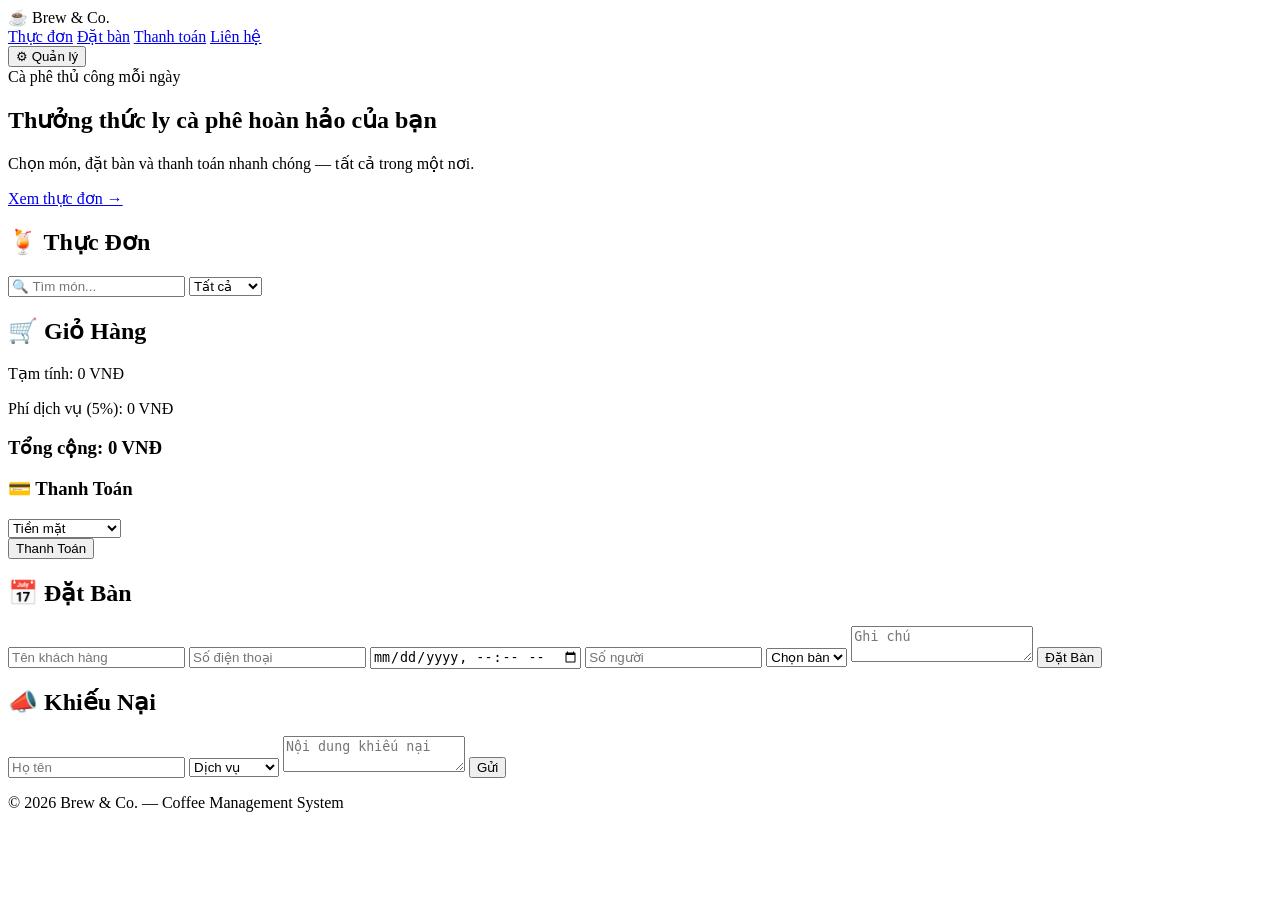
==== index.html @ a6da469b "Up file html Xây dựng móng html tạo web" ====
<!DOCTYPE html>
<html lang="vi">
<head>
    <meta charset="UTF-8">
    <meta name="viewport" content="width=device-width, initial-scale=1.0">
    <title>Brew & Co. — Cà phê & Đồ uống</title>
    <link rel="stylesheet" href="style.css">
</head>
<body>

<!-- NAVBAR -->
<header class="navbar">
    <div class="nav-inner">

        <div class="brand">☕ Brew &amp; Co.</div>

        <nav class="nav-links">
            <a href="#menu-section">Thực đơn</a>
            <a href="#booking-section">Đặt bàn</a>
            <a href="#payment-section">Thanh toán</a>
            <a href="#complaint-section">Liên hệ</a>
        </nav>

        <button id="adminBtn" onclick="window.location.href='admin.html'">
            ⚙ Quản lý
        </button>

    </div>
</header>

<!-- HERO -->
<section class="hero">
    <div class="hero-content">
        <span class="hero-tag">Cà phê thủ công mỗi ngày</span>
        <h1>Thưởng thức ly cà phê hoàn hảo của bạn</h1>
        <p>Chọn món, đặt bàn và thanh toán nhanh chóng — tất cả trong một nơi.</p>
        <a href="#menu-section" class="hero-btn">Xem thực đơn →</a>
    </div>
</section>

<!-- MAIN -->
<main class="container">

    <div class="shop-layout">

        <!-- MENU -->
        <section id="menu-section" class="menu-panel">

            <div class="panel-head">
                <h2>🍹 Thực Đơn</h2>

                <div class="filters">
                    <input type="text" id="search" placeholder="🔍 Tìm món...">

                    <select id="categoryFilter">
                        <option value="all">Tất cả</option>
                        <option value="Cà phê">Cà phê</option>
                        <option value="Trà">Trà</option>
                        <option value="Sinh tố">Sinh tố</option>
                        <option value="Nước ép">Nước ép</option>
                        <option value="Bánh">Bánh</option>
                    </select>
                </div>
            </div>

            <div id="menu"></div>

        </section>

        <!-- GIỎ HÀNG + THANH TOÁN (sticky) -->
        <aside class="cart-panel">

            <h2>🛒 Giỏ Hàng</h2>

            <div id="cart"></div>

            <div class="summary">
                <p>Tạm tính: <span><span id="subtotal">0</span> VNĐ</span></p>
                <p>Phí dịch vụ (5%): <span><span id="serviceFee">0</span> VNĐ</span></p>
                <h3>Tổng cộng: <span><span id="total">0</span> VNĐ</span></h3>
            </div>

            <!-- THANH TOÁN -->
            <div id="payment-section" class="pay-block">

                <h3>💳 Thanh Toán</h3>

                <select id="paymentMethod">
                    <option>Tiền mặt</option>
                    <option>MoMo</option>
                    <option>Chuyển khoản</option>
                    <option>Thẻ ngân hàng</option>
                </select>

                <div id="paymentInfo"></div>

                <button class="pay-btn" onclick="checkout()">Thanh Toán</button>

                <p id="orderResult"></p>

            </div>

        </aside>

    </div>

    <!-- ĐẶT BÀN + KHIẾU NẠI -->
    <div class="info-grid">

        <!-- ĐẶT BÀN -->
        <section id="booking-section" class="info-card">

            <h2>📅 Đặt Bàn</h2>

            <form id="bookingForm">

                <input type="text" id="customerName"
                    placeholder="Tên khách hàng" required>

                <input type="tel" id="customerPhone"
                    placeholder="Số điện thoại" required>

                <input type="datetime-local"
                    id="bookingTime" required>

                <input type="number"
                    id="peopleCount"
                    placeholder="Số người" required>

                <select id="tableSelect" required>
                    <option value="">Chọn bàn</option>
                    <option>1</option>
                    <option>2</option>
                    <option>3</option>
                    <option>4</option>
                    <option>5</option>
                    <option>6</option>
                    <option>7</option>
                    <option>8</option>
                    <option>9</option>
                    <option>10</option>
                    <option>11</option>
                    <option>12</option>
                    <option>13</option>
                </select>

                <textarea id="note"
                    placeholder="Ghi chú"></textarea>

                <button type="submit">Đặt Bàn</button>

            </form>

            <p id="bookingMessage"></p>

        </section>

        <!-- KHIẾU NẠI -->
        <section id="complaint-section" class="info-card">

            <h2>📣 Khiếu Nại</h2>

            <form id="complaintForm">
                <input type="text" placeholder="Họ tên" required>

                <select required>
                    <option>Dịch vụ</option>
                    <option>Đồ uống</option>
                    <option>Thanh toán</option>
                    <option>Nhân viên</option>
                    <option>Đặt bàn</option>
                    <option>Khác</option>
                </select>

                <textarea placeholder="Nội dung khiếu nại"></textarea>

                <button type="submit">Gửi</button>
            </form>

            <p id="complaintMessage"></p>

        </section>

    </div>

</main>

<footer class="site-footer">
    <p>© 2026 Brew &amp; Co. — Coffee Management System</p>
</footer>

<script src="js/data.js"></script>
<script src="script.js"></script>

</body>
</html>
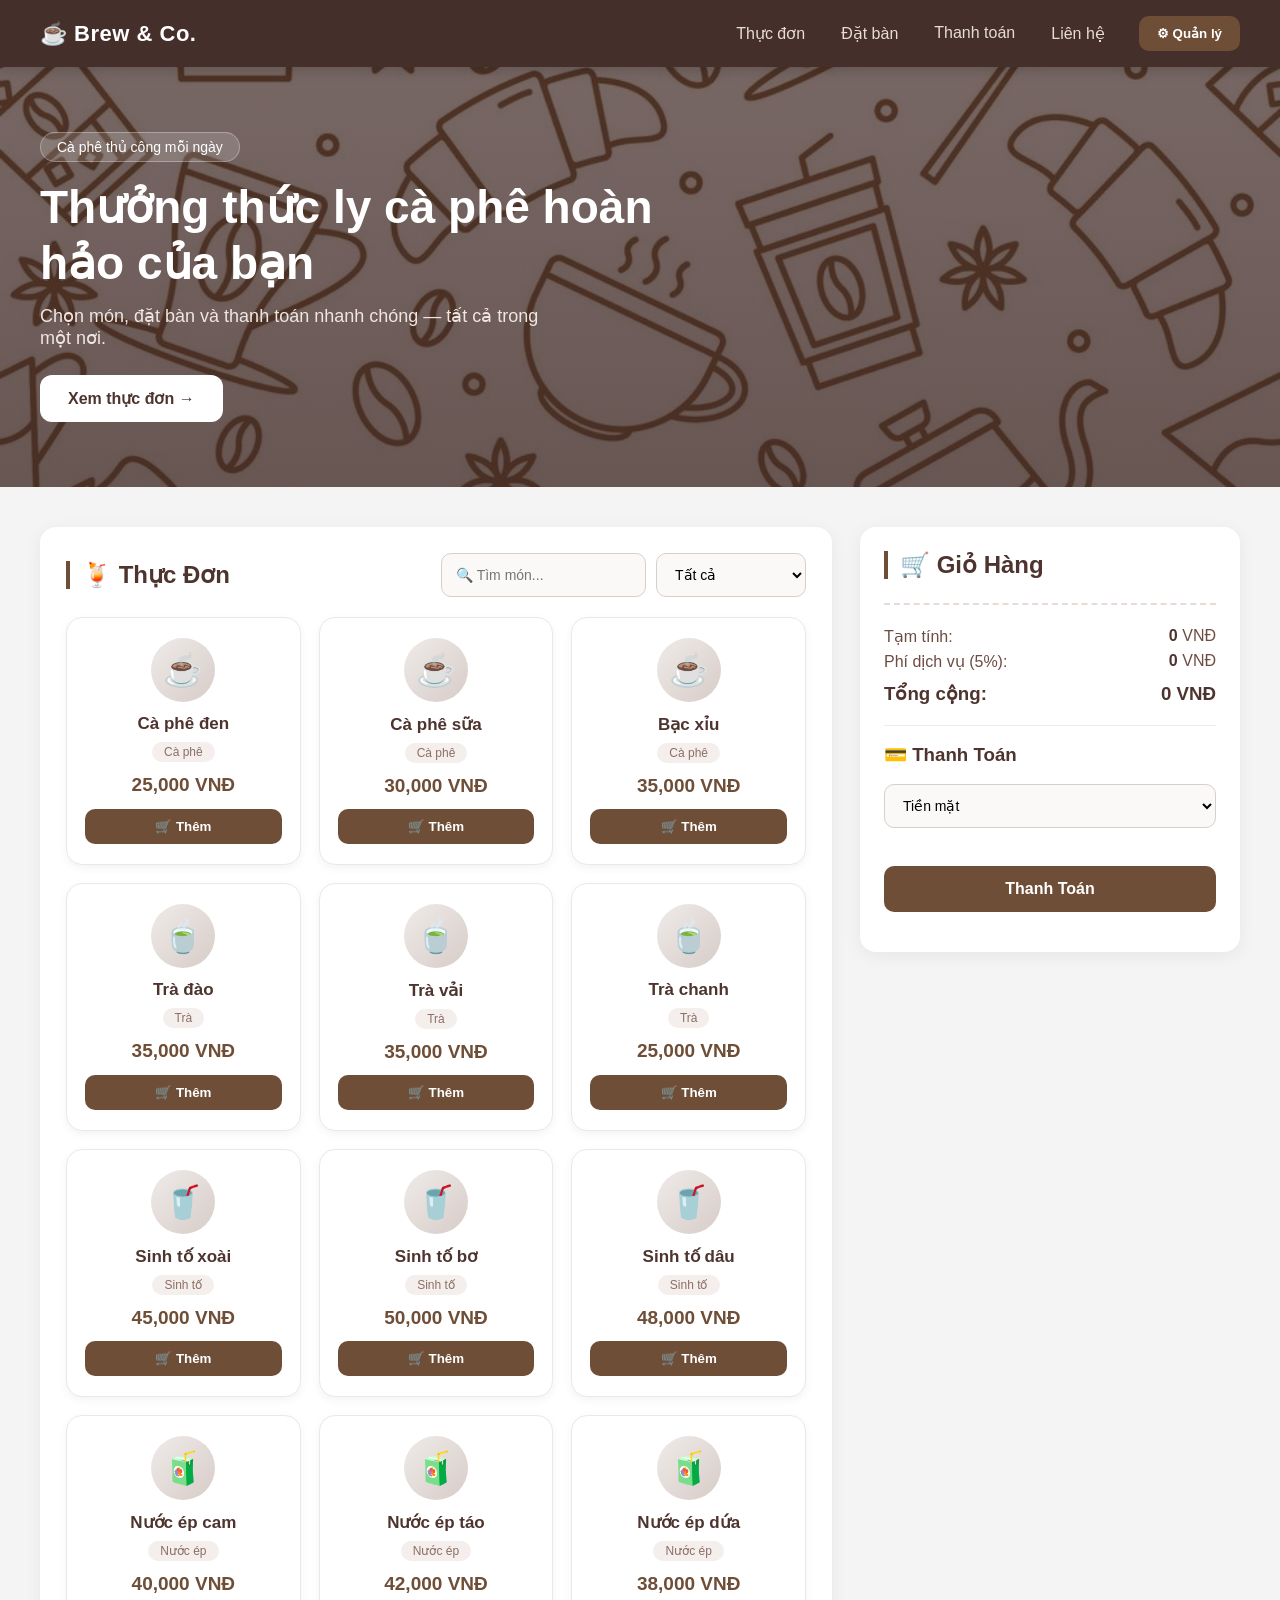
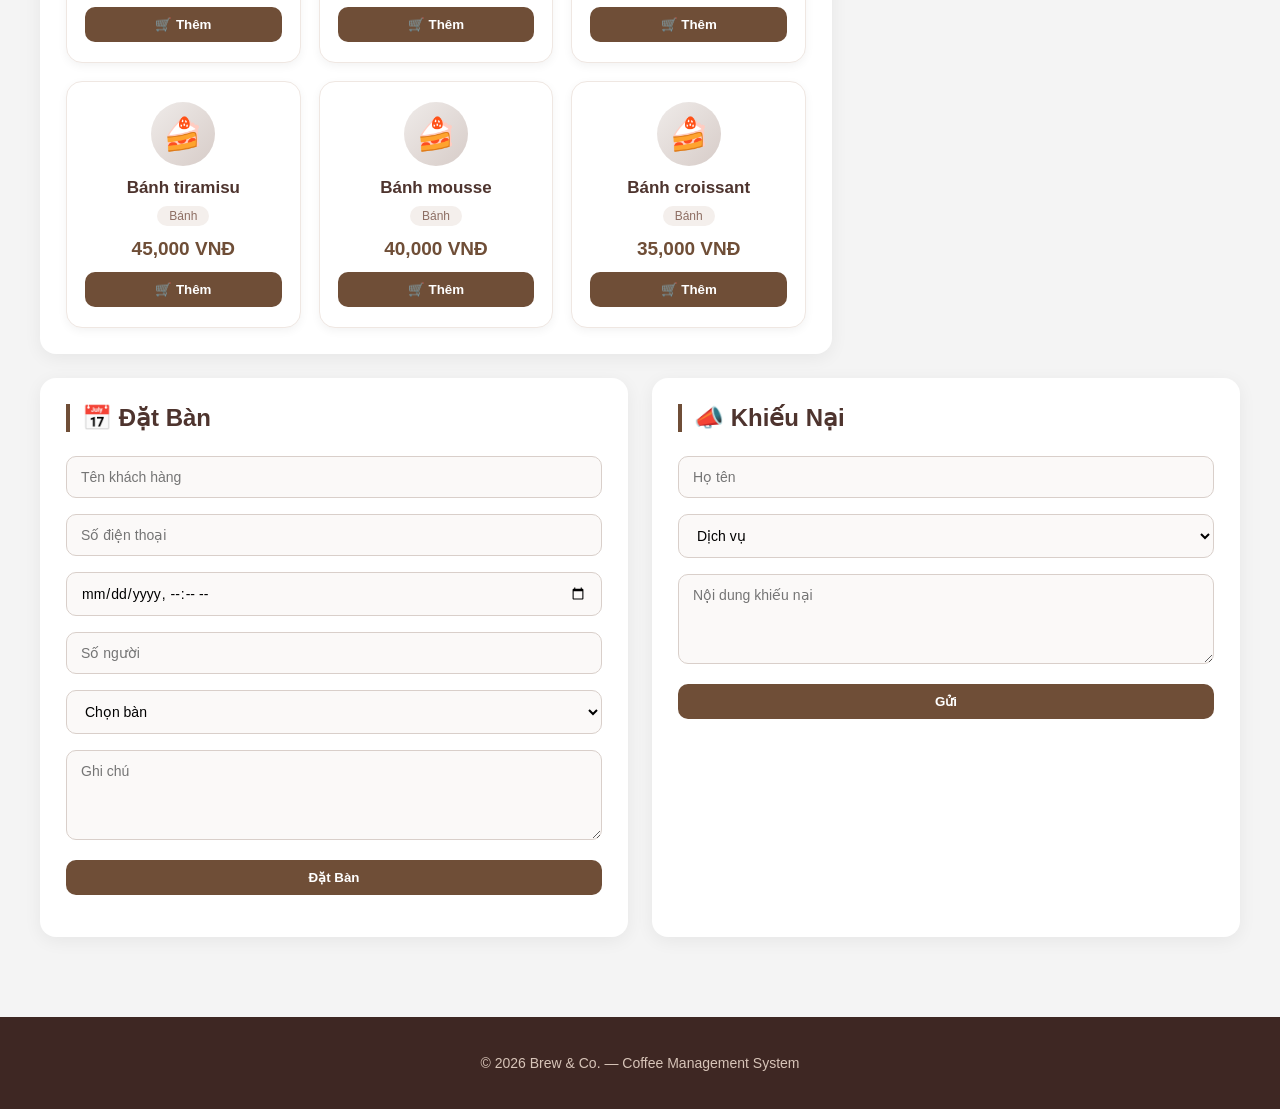
==== commit a7ac9401: "update js cập nhật đồng bộ js" ====
--- a/index.html
+++ b/index.html
@@ -194,3 +194,4 @@
 
 </body>
 </html>
+
--- a/style.css
+++ b/style.css
@@ -0,0 +1,486 @@
+*{
+    box-sizing:border-box;
+}
+
+html{
+    scroll-behavior:smooth;
+}
+
+body{
+    font-family:'Segoe UI', Roboto, Arial, sans-serif;
+    background:#f4f4f4;
+    color:#3e2723;
+    margin:0;
+    padding-bottom:0;
+}
+
+/* ===== NAVBAR ===== */
+
+.navbar{
+    position:sticky;
+    top:0;
+    z-index:50;
+    background:rgba(62,39,35,.96);
+    -webkit-backdrop-filter:blur(8px);
+    backdrop-filter:blur(8px);
+    box-shadow:0 2px 14px rgba(0,0,0,.2);
+}
+
+.nav-inner{
+    max-width:1500px;
+    margin:0 auto;
+    padding:16px 40px;
+    display:flex;
+    align-items:center;
+    gap:20px;
+}
+
+.brand{
+    font-size:22px;
+    font-weight:bold;
+    color:#fff;
+    letter-spacing:.5px;
+}
+
+.nav-links{
+    display:flex;
+    gap:8px;
+    margin-left:auto;
+}
+
+.nav-links a{
+    color:#e9dcd4;
+    text-decoration:none;
+    padding:8px 14px;
+    border-radius:8px;
+    font-weight:500;
+    transition:.2s;
+}
+
+.nav-links a:hover{
+    background:rgba(255,255,255,.12);
+    color:#fff;
+}
+
+#adminBtn{
+    background:#6f4e37;
+    color:white;
+    border:none;
+    padding:10px 18px;
+    border-radius:10px;
+    cursor:pointer;
+    font-weight:600;
+    transition:.25s;
+}
+
+#adminBtn:hover{
+    background:#8d6e63;
+    transform:translateY(-2px);
+}
+
+/* ===== HERO ===== */
+
+.hero{
+    position:relative;
+    min-height:420px;
+    display:flex;
+    align-items:center;
+    background:
+        linear-gradient(rgba(62,39,35,.7), rgba(62,39,35,.78)),
+        url('background-login.jpg') center / cover no-repeat;
+}
+
+.hero-content{
+    max-width:1500px;
+    margin:0 auto;
+    padding:40px;
+    width:100%;
+    color:#fff;
+}
+
+.hero-tag{
+    display:inline-block;
+    background:rgba(255,255,255,.15);
+    border:1px solid rgba(255,255,255,.3);
+    padding:6px 16px;
+    border-radius:30px;
+    font-size:14px;
+    margin-bottom:18px;
+}
+
+.hero-content h1{
+    font-size:46px;
+    margin:0 0 14px;
+    max-width:640px;
+    line-height:1.2;
+}
+
+.hero-content p{
+    font-size:18px;
+    max-width:520px;
+    color:#f0e6e0;
+    margin:0 0 26px;
+}
+
+.hero-btn{
+    display:inline-block;
+    background:#fff;
+    color:#4e342e;
+    text-decoration:none;
+    padding:14px 28px;
+    border-radius:12px;
+    font-weight:700;
+    transition:.25s;
+}
+
+.hero-btn:hover{
+    transform:translateY(-3px);
+    box-shadow:0 10px 24px rgba(0,0,0,.35);
+}
+
+/* ===== LAYOUT ===== */
+
+.container{
+    max-width:1500px;
+    margin:0 auto;
+    padding:40px;
+}
+
+.shop-layout{
+    display:grid;
+    grid-template-columns:1fr 380px;
+    gap:28px;
+    align-items:start;
+}
+
+/* ===== PANELS ===== */
+
+.menu-panel,
+.cart-panel,
+.info-card{
+    background:white;
+    border-radius:16px;
+    box-shadow:0 4px 18px rgba(0,0,0,.06);
+}
+
+.menu-panel{
+    padding:26px;
+}
+
+.panel-head{
+    display:flex;
+    align-items:center;
+    justify-content:space-between;
+    gap:16px;
+    flex-wrap:wrap;
+    margin-bottom:20px;
+}
+
+h2{
+    margin:0;
+    color:#4e342e;
+    border-left:4px solid #6f4e37;
+    padding-left:12px;
+}
+
+.filters{
+    display:flex;
+    gap:10px;
+    flex:1;
+    justify-content:flex-end;
+    flex-wrap:wrap;
+}
+
+.filters input,
+.filters select{
+    margin:0;
+    width:auto;
+    min-width:150px;
+}
+
+/* ===== MENU GRID ===== */
+
+#menu{
+    display:grid;
+    grid-template-columns:repeat(auto-fill,minmax(200px,1fr));
+    gap:18px;
+}
+
+.card{
+    border:1px solid #efe7e2;
+    padding:20px 18px;
+    border-radius:16px;
+    background:#fff;
+    box-shadow:0 3px 10px rgba(0,0,0,.05);
+    transition:.25s;
+    text-align:center;
+    display:flex;
+    flex-direction:column;
+    align-items:center;
+    gap:8px;
+}
+
+.card:hover{
+    transform:translateY(-6px);
+    box-shadow:0 14px 30px rgba(0,0,0,.14);
+    border-color:#d7c4b8;
+}
+
+.item-icon{
+    width:64px;
+    height:64px;
+    display:flex;
+    align-items:center;
+    justify-content:center;
+    font-size:32px;
+    border-radius:50%;
+    background:linear-gradient(135deg,#efebe9,#d7ccc8);
+    margin-bottom:4px;
+}
+
+.card h3{
+    margin:0;
+    color:#4e342e;
+    font-size:17px;
+}
+
+.item-cat{
+    display:inline-block;
+    font-size:12px;
+    color:#8d6e63;
+    background:#f4efec;
+    padding:3px 12px;
+    border-radius:20px;
+}
+
+.item-price{
+    margin:4px 0;
+    font-weight:bold;
+    color:#6f4e37;
+    font-size:19px;
+}
+
+.card button{
+    margin-top:auto;
+    width:100%;
+}
+
+/* ===== CART PANEL (sticky) ===== */
+
+.cart-panel{
+    padding:24px;
+    position:sticky;
+    top:88px;
+}
+
+#cart{
+    margin-top:8px;
+    max-height:320px;
+    overflow-y:auto;
+}
+
+.cart-item{
+    border-bottom:1px solid #f0eae6;
+    padding:12px 2px;
+    display:flex;
+    flex-wrap:wrap;
+    align-items:center;
+    gap:8px;
+    font-size:14px;
+}
+
+.qty-btn{
+    width:30px;
+    height:30px;
+    padding:0;
+    border-radius:8px;
+    font-weight:bold;
+    line-height:1;
+}
+
+.summary{
+    margin-top:16px;
+    padding-top:16px;
+    border-top:2px dashed #e6dcd5;
+}
+
+.summary p{
+    display:flex;
+    justify-content:space-between;
+    margin:6px 0;
+    color:#6d4c41;
+}
+
+.summary h3{
+    display:flex;
+    justify-content:space-between;
+    margin:12px 0 0;
+    color:#4e342e;
+}
+
+#subtotal,#serviceFee,#total{
+    font-weight:bold;
+    color:#4e342e;
+}
+
+/* ===== PAYMENT BLOCK ===== */
+
+.pay-block{
+    margin-top:20px;
+    padding-top:18px;
+    border-top:1px solid #f0eae6;
+}
+
+.pay-block h3{
+    margin:0 0 10px;
+    color:#4e342e;
+}
+
+#paymentInfo{
+    color:#6d4c41;
+    margin:8px 0;
+    font-weight:600;
+    min-height:8px;
+}
+
+.pay-btn{
+    width:100%;
+    margin-top:6px;
+    padding:14px;
+    font-size:16px;
+}
+
+#orderResult{
+    margin-top:12px;
+    font-weight:600;
+    color:#2e7d32;
+}
+
+/* ===== INFO GRID (booking + complaint) ===== */
+
+.info-grid{
+    display:grid;
+    grid-template-columns:1fr 1fr;
+    gap:24px;
+    margin-top:24px;
+}
+
+.info-card{
+    padding:26px;
+}
+
+.info-card h2{
+    margin-bottom:16px;
+}
+
+#bookingMessage,
+#complaintMessage{
+    margin-top:10px;
+    font-weight:600;
+}
+
+/* ===== BUTTONS / INPUTS ===== */
+
+button{
+    background:#6f4e37;
+    color:white;
+    border:none;
+    padding:10px 18px;
+    cursor:pointer;
+    border-radius:10px;
+    font-weight:600;
+    transition:.25s;
+}
+
+button:hover{
+    background:#5d4037;
+    transform:translateY(-2px);
+}
+
+input,select,textarea{
+    width:100%;
+    padding:12px 14px;
+    margin:8px 0;
+    box-sizing:border-box;
+    border:1px solid #d9cfca;
+    border-radius:10px;
+    font-family:inherit;
+    font-size:14px;
+    background:#fbf9f8;
+    transition:.25s;
+}
+
+input:focus,select:focus,textarea:focus{
+    outline:none;
+    border-color:#6f4e37;
+    background:#fff;
+    box-shadow:0 0 0 3px rgba(111,78,55,.15);
+}
+
+textarea{
+    min-height:90px;
+    resize:vertical;
+}
+
+form button{
+    width:100%;
+    margin-top:8px;
+}
+
+/* ===== FOOTER ===== */
+
+.site-footer{
+    background:#3e2723;
+    color:#d7c4b8;
+    text-align:center;
+    padding:24px;
+    margin-top:40px;
+    font-size:14px;
+}
+
+/* ===== RESPONSIVE ===== */
+
+@media(max-width:900px){
+    .shop-layout{
+        grid-template-columns:1fr;
+    }
+
+    .cart-panel{
+        position:static;
+    }
+
+    .info-grid{
+        grid-template-columns:1fr;
+    }
+
+    .hero-content h1{
+        font-size:34px;
+    }
+}
+
+@media(max-width:600px){
+    .nav-links{
+        display:none;
+    }
+
+    .container{
+        padding:20px 14px;
+    }
+
+    .menu-panel,
+    .cart-panel,
+    .info-card{
+        padding:18px;
+    }
+
+    .panel-head,
+    .filters{
+        flex-direction:column;
+        align-items:stretch;
+    }
+
+    .filters input,
+    .filters select{
+        width:100%;
+    }
+}
